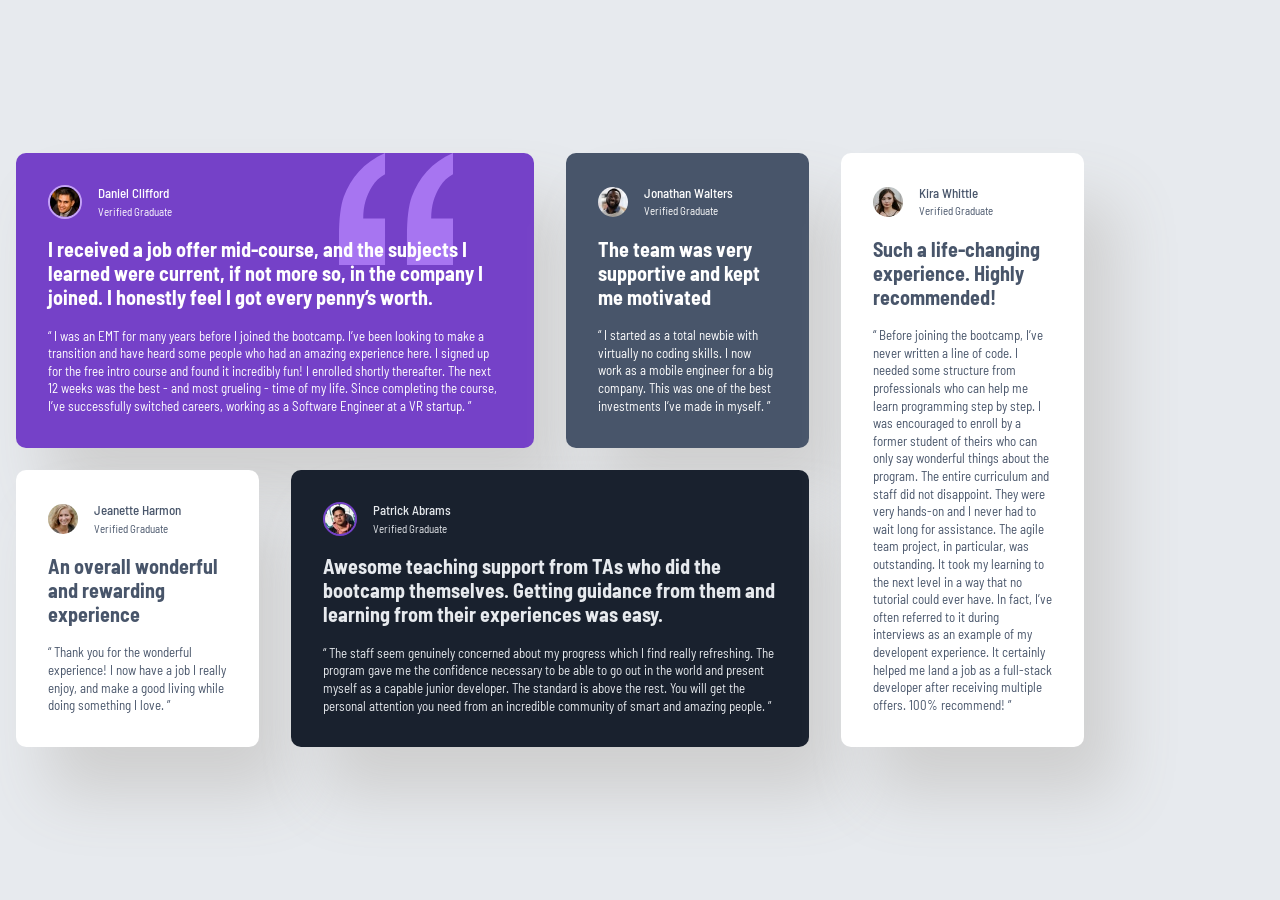
==== index.html @ ea313438 "moved files into root" ====
<!DOCTYPE html>

<html lang="en">
    <head>
        <meta charset="utf-8">
        <meta name="viewport" content="width=device-width", initial-scale="1.0">
        <link rel="stylesheet" href="style.css">
        <link rel="icon" href="images/favicon-32x32.png" sizes="32x32" type="image/png">
        <title>Testimonial Grid (FrontendMentor)</title>
    </head>
    
    <body>
        <div class="testimonial-grid">
            <div class="card" style="grid-area: daniel;">
                <div class="nametag">
                    <img src="images/image-daniel.jpg" alt="Daniel">
                    <div>
                        <p>Daniel Clifford</p>
                        <span>Verified Graduate</span>
                    </div>
                </div>
                <h1>I received a job offer mid-course, and the subjects I learned were current, if not more so, 
                in the company I joined. I honestly feel I got every penny’s worth.</h1>
                <p>“ I was an EMT for many years before I joined the bootcamp. I’ve been looking to make a 
                transition and have heard some people who had an amazing experience here. I signed up 
                for the free intro course and found it incredibly fun! I enrolled shortly thereafter. 
                The next 12 weeks was the best - and most grueling - time of my life. Since completing 
                the course, I’ve successfully switched careers, working as a Software Engineer at a VR startup. ”</p>  
            </div>
            
            <div class="card" style="grid-area: jonathan;">
                <div class="nametag">
                    <img src="images/image-jonathan.jpg" alt="Jonathan">
                    <div>
                        <p>Jonathan Walters</p>
                        <span>Verified Graduate</span>
                    </div>
                </div>
                <h1>The team was very supportive and kept me motivated</h1>
                <p>“ I started as a total newbie with virtually no coding skills. I now work as a mobile engineer 
            for a big company. This was one of the best investments I’ve made in myself. ”</p>  
            </div>

            <div class="card" style="grid-area: jeanette;">
                <div class="nametag">
                    <img src="images/image-jeanette.jpg" alt="Jeanette">
                    <div>
                        <p>Jeanette Harmon</p>
                        <span>Verified Graduate</span>
                    </div>
                </div>
                <h1>An overall wonderful and rewarding experience</h1>
                <p>“ Thank you for the wonderful experience! I now have a job I really enjoy, and make a good living 
                while doing something I love. ”</p>  
            </div>

            <div class="card" style="grid-area: patrick;">
                <div class="nametag">
                    <img src="images/image-patrick.jpg" alt="Patrick">
                    <div>
                        <p>Patrick Abrams</p>
                        <span>Verified Graduate</span>
                    </div>
                </div>
                <h1>Awesome teaching support from TAs who did the bootcamp themselves. Getting guidance from them and 
                learning from their experiences was easy.</h1>
                <p>“ The staff seem genuinely concerned about my progress which I find really refreshing. The program 
                gave me the confidence necessary to be able to go out in the world and present myself as a capable 
                junior developer. The standard is above the rest. You will get the personal attention you need from 
                an incredible community of smart and amazing people. ”</p>  
            </div>
            
            <div class="card" style="grid-area: kira;">
                <div class="nametag">
                    <img src="images/image-kira.jpg" alt="Kira">
                    <div>
                        <p>Kira Whittle</p>
                        <span>Verified Graduate</span>
                    </div>
                </div>
                <h1>Such a life-changing experience. Highly recommended!</h1>
                <p>“ Before joining the bootcamp, I’ve never written a line of code. I needed some structure from 
            professionals who can help me learn programming step by step. I was encouraged to enroll by a former 
            student of theirs who can only say wonderful things about the program. The entire curriculum and staff 
            did not disappoint. They were very hands-on and I never had to wait long for assistance. The agile team 
            project, in particular, was outstanding. It took my learning to the next level in a way that no tutorial 
            could ever have. In fact, I’ve often referred to it during interviews as an example of my developent 
            experience. It certainly helped me land a job as a full-stack developer after receiving multiple offers. 
            100% recommend! ”</p>  
            </div>
        </div>
    </body>
</html>
---- style.css ----
@import url('https://fonts.googleapis.com/css2?family=Barlow+Semi+Condensed:wght@400;500;600&display=swap');

:root {
    --purple-50: hsl(260, 100%, 95%);
    --purple-300: hsl(264, 82%, 80%);
    --purple-500: hsl(263, 55%, 52%);

    --White: hsl(0, 0%, 100%);
    --Grey-100: hsl(214, 17%, 92%);
    --Grey-200: hsl(0, 0%, 81%);
    --Grey-400: hsl(224, 10%, 45%);
    --Grey-500: hsl(217, 19%, 35%);
    --Dark-blue: hsl(219, 29%, 14%);
    --Black: hsl(0, 0%, 7%);
}

body {
    font-size: 13px;
    font-family: "Barlow Semi Condensed", sans-serif;
    font-weight: 500;

    background-color: var(--Grey-100);
    height: 100vh;
    margin: 0;

    justify-items: center;
    align-content: center;
}

h1 {
    font-size: 1.25rem;
    padding: 5px 0;
}

p {
    padding: 0;
    margin: 0;

    font-weight: 400;
    line-height: 1.1rem;
}

span {
    font-size: 11px;
    font-weight: 400;
}

.testimonial-grid {
    max-width: 1100px;
    display: grid;
    /* gap: 1.5rem; */

    grid-auto-columns: 1fr;
    grid-template-areas: 
    "daniel daniel jonathan kira"
    "jeanette patrick patrick kira";
}

.card {
    background-color: lightcoral;
    border-radius: 10px;

    padding: 2rem;
    margin: 0.7rem 1rem;

    box-shadow: 2rem 3rem 4rem 0px var(--Grey-200);
}

.nametag {
    display: flex;
    align-items: center;
    gap: 1rem;
}

.nametag p {
    font-weight: 500;
}

img {
    max-width: 30px;
    height: auto;
    border-radius: 50%;
}

.card:nth-child(1) {
    background-color: var(--purple-500);
    background-image: url("images/bg-pattern-quotation.svg");
    background-repeat: no-repeat;
    background-position: top right 20%;
    background-size: 22%;
    color: var(--White);
}

.card:nth-child(2) {
    background-color: var(--Grey-500);
    color: var(--White);
}

.card:nth-child(3),
.card:nth-child(5) {
    background-color: var(--White);
    color: var(--Grey-500);
}

.card:nth-child(4) {
    background-color: var(--Dark-blue);
    color: var(--Grey-100);
}

.card:nth-child(1) img {
    border: solid 2px var(--purple-300);
}

.card:nth-child(4) img {
    border: solid 2px var(--purple-500);
}

@media (max-width: 1035px) {
    .testimonial-grid {
        
        grid-template-areas: 
        "daniel jonathan"
        "daniel patrick"
        "jeanette patrick"
        "kira kira";
    }

    .card {
        margin: 1rem;
    }
}

@media (max-width: 575px) {
    .testimonial-grid {
        grid-template-areas: 
        "daniel"
        "jonathan"
        "jeanette"
        "patrick"
        "kira";
    }

    .card:first-child {
        background-image: none;
    }
}
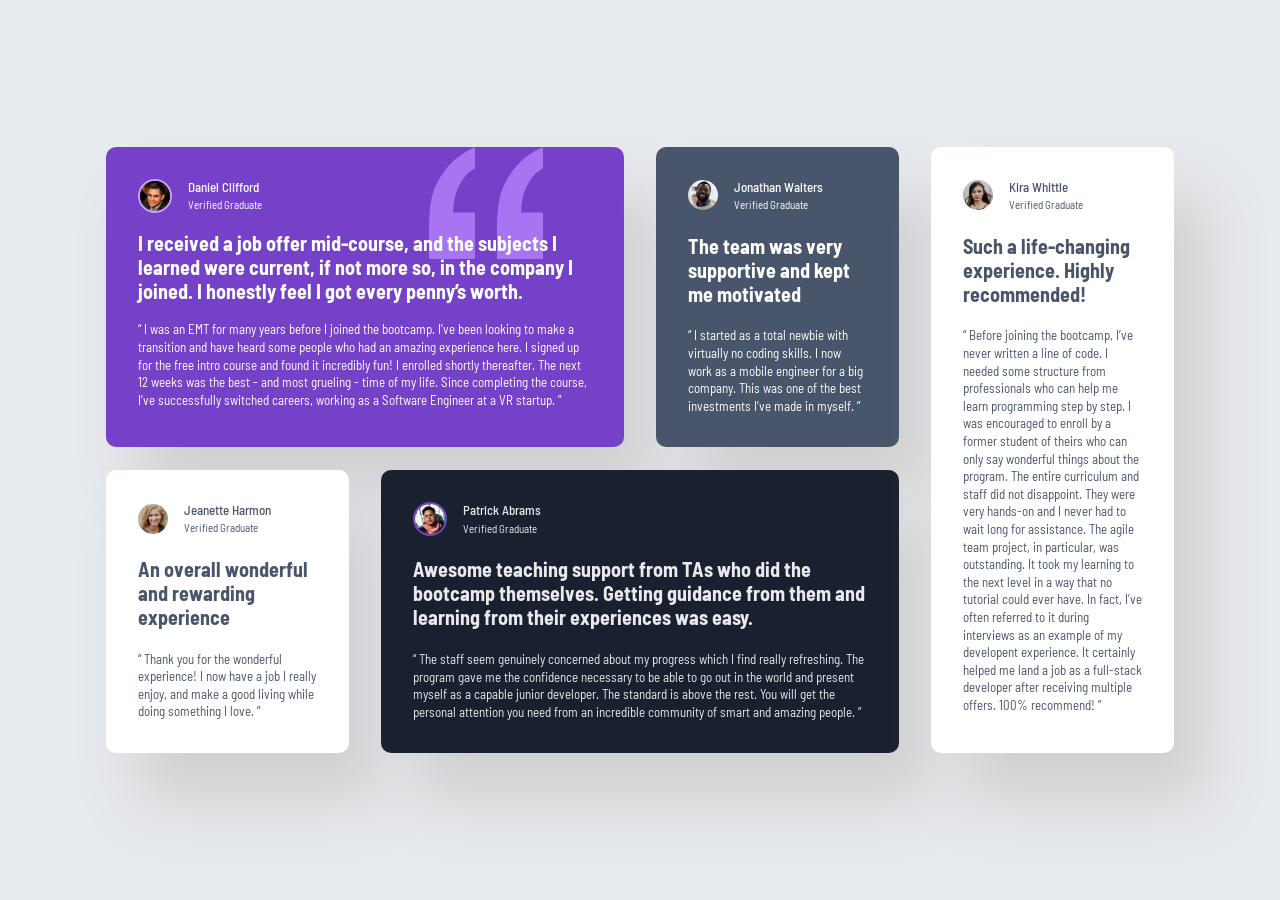
==== commit 3298b0a8: "All corrections have been made" ====
--- a/index.html
+++ b/index.html
@@ -3,7 +3,7 @@
 <html lang="en">
     <head>
         <meta charset="utf-8">
-        <meta name="viewport" content="width=device-width", initial-scale="1.0">
+        <meta name="viewport" content="width=device-width, initial-scale=1.0">
         <link rel="stylesheet" href="style.css">
         <link rel="icon" href="images/favicon-32x32.png" sizes="32x32" type="image/png">
         <title>Testimonial Grid (FrontendMentor)</title>
@@ -11,7 +11,7 @@
     
     <body>
         <div class="testimonial-grid">
-            <div class="card" style="grid-area: daniel;">
+            <div class="card card--daniel">
                 <div class="nametag">
                     <img src="images/image-daniel.jpg" alt="Daniel">
                     <div>
@@ -21,14 +21,16 @@
                 </div>
                 <h1>I received a job offer mid-course, and the subjects I learned were current, if not more so, 
                 in the company I joined. I honestly feel I got every penny’s worth.</h1>
-                <p>“ I was an EMT for many years before I joined the bootcamp. I’ve been looking to make a 
-                transition and have heard some people who had an amazing experience here. I signed up 
-                for the free intro course and found it incredibly fun! I enrolled shortly thereafter. 
-                The next 12 weeks was the best - and most grueling - time of my life. Since completing 
-                the course, I’ve successfully switched careers, working as a Software Engineer at a VR startup. ”</p>  
+                <blockquote>
+                    <p>“ I was an EMT for many years before I joined the bootcamp. I’ve been looking to make a 
+                    transition and have heard some people who had an amazing experience here. I signed up 
+                    for the free intro course and found it incredibly fun! I enrolled shortly thereafter. 
+                    The next 12 weeks was the best - and most grueling - time of my life. Since completing 
+                    the course, I’ve successfully switched careers, working as a Software Engineer at a VR startup. ”</p>
+                </blockquote>  
             </div>
             
-            <div class="card" style="grid-area: jonathan;">
+            <div class="card card--jonathan">
                 <div class="nametag">
                     <img src="images/image-jonathan.jpg" alt="Jonathan">
                     <div>
@@ -36,12 +38,14 @@
                         <span>Verified Graduate</span>
                     </div>
                 </div>
-                <h1>The team was very supportive and kept me motivated</h1>
-                <p>“ I started as a total newbie with virtually no coding skills. I now work as a mobile engineer 
-            for a big company. This was one of the best investments I’ve made in myself. ”</p>  
+                <h2>The team was very supportive and kept me motivated</h2>
+                <blockquote>
+                    <p>“ I started as a total newbie with virtually no coding skills. I now work as a mobile engineer 
+                    for a big company. This was one of the best investments I’ve made in myself. ”</p>
+                </blockquote>  
             </div>
 
-            <div class="card" style="grid-area: jeanette;">
+            <div class="card card--jeanette">
                 <div class="nametag">
                     <img src="images/image-jeanette.jpg" alt="Jeanette">
                     <div>
@@ -49,12 +53,14 @@
                         <span>Verified Graduate</span>
                     </div>
                 </div>
-                <h1>An overall wonderful and rewarding experience</h1>
-                <p>“ Thank you for the wonderful experience! I now have a job I really enjoy, and make a good living 
-                while doing something I love. ”</p>  
+                <h2>An overall wonderful and rewarding experience</h2>
+                <blockquote>
+                    <p>“ Thank you for the wonderful experience! I now have a job I really enjoy, and make a good living 
+                    while doing something I love. ”</p>
+                </blockquote>  
             </div>
 
-            <div class="card" style="grid-area: patrick;">
+            <div class="card card--patrick">
                 <div class="nametag">
                     <img src="images/image-patrick.jpg" alt="Patrick">
                     <div>
@@ -62,15 +68,17 @@
                         <span>Verified Graduate</span>
                     </div>
                 </div>
-                <h1>Awesome teaching support from TAs who did the bootcamp themselves. Getting guidance from them and 
-                learning from their experiences was easy.</h1>
-                <p>“ The staff seem genuinely concerned about my progress which I find really refreshing. The program 
-                gave me the confidence necessary to be able to go out in the world and present myself as a capable 
-                junior developer. The standard is above the rest. You will get the personal attention you need from 
-                an incredible community of smart and amazing people. ”</p>  
+                <h2>Awesome teaching support from TAs who did the bootcamp themselves. Getting guidance from them and 
+                learning from their experiences was easy.</h2>
+                <blockquote>
+                    <p>“ The staff seem genuinely concerned about my progress which I find really refreshing. The program 
+                    gave me the confidence necessary to be able to go out in the world and present myself as a capable 
+                    junior developer. The standard is above the rest. You will get the personal attention you need from 
+                    an incredible community of smart and amazing people. ”</p>
+                </blockquote>  
             </div>
             
-            <div class="card" style="grid-area: kira;">
+            <div class="card card--kira">
                 <div class="nametag">
                     <img src="images/image-kira.jpg" alt="Kira">
                     <div>
@@ -78,15 +86,17 @@
                         <span>Verified Graduate</span>
                     </div>
                 </div>
-                <h1>Such a life-changing experience. Highly recommended!</h1>
-                <p>“ Before joining the bootcamp, I’ve never written a line of code. I needed some structure from 
-            professionals who can help me learn programming step by step. I was encouraged to enroll by a former 
-            student of theirs who can only say wonderful things about the program. The entire curriculum and staff 
-            did not disappoint. They were very hands-on and I never had to wait long for assistance. The agile team 
-            project, in particular, was outstanding. It took my learning to the next level in a way that no tutorial 
-            could ever have. In fact, I’ve often referred to it during interviews as an example of my developent 
-            experience. It certainly helped me land a job as a full-stack developer after receiving multiple offers. 
-            100% recommend! ”</p>  
+                <h2>Such a life-changing experience. Highly recommended!</h2>
+                <blockquote>
+                    <p>“ Before joining the bootcamp, I’ve never written a line of code. I needed some structure from 
+                    professionals who can help me learn programming step by step. I was encouraged to enroll by a former 
+                    student of theirs who can only say wonderful things about the program. The entire curriculum and staff 
+                    did not disappoint. They were very hands-on and I never had to wait long for assistance. The agile team 
+                    project, in particular, was outstanding. It took my learning to the next level in a way that no tutorial 
+                    could ever have. In fact, I’ve often referred to it during interviews as an example of my developent 
+                    experience. It certainly helped me land a job as a full-stack developer after receiving multiple offers. 
+                    100% recommend! ”</p> 
+                </blockquote> 
             </div>
         </div>
     </body>
--- a/style.css
+++ b/style.css
@@ -22,12 +22,10 @@
     background-color: var(--Grey-100);
     height: 100vh;
     margin: 0;
-
-    justify-items: center;
     align-content: center;
 }
 
-h1 {
+h1, h2 {
     font-size: 1.25rem;
     padding: 5px 0;
 }
@@ -45,19 +43,22 @@
     font-weight: 400;
 }
 
+blockquote {
+    margin: 0;
+}
+
 .testimonial-grid {
     max-width: 1100px;
     display: grid;
-    /* gap: 1.5rem; */
+    margin-inline: auto;
 
-    grid-auto-columns: 1fr;
+    grid-template-columns: repeat(4, 1fr);
     grid-template-areas: 
     "daniel daniel jonathan kira"
     "jeanette patrick patrick kira";
 }
 
 .card {
-    background-color: lightcoral;
     border-radius: 10px;
 
     padding: 2rem;
@@ -82,7 +83,8 @@
     border-radius: 50%;
 }
 
-.card:nth-child(1) {
+.card--daniel {
+    grid-area: daniel;
     background-color: var(--purple-500);
     background-image: url("images/bg-pattern-quotation.svg");
     background-repeat: no-repeat;
@@ -91,33 +93,40 @@
     color: var(--White);
 }
 
-.card:nth-child(2) {
+.card--jonathan{
+    grid-area: jonathan;
     background-color: var(--Grey-500);
     color: var(--White);
 }
 
-.card:nth-child(3),
-.card:nth-child(5) {
+.card--jeanette {
+    grid-area: jeanette;
     background-color: var(--White);
     color: var(--Grey-500);
 }
 
-.card:nth-child(4) {
+.card--kira {
+    grid-area: kira;
+    background-color: var(--White);
+    color: var(--Grey-500);
+}
+
+.card--patrick {
+    grid-area: patrick;
     background-color: var(--Dark-blue);
     color: var(--Grey-100);
 }
 
-.card:nth-child(1) img {
+.card--daniel img {
     border: solid 2px var(--purple-300);
 }
 
-.card:nth-child(4) img {
+.card--patrick img {
     border: solid 2px var(--purple-500);
 }
 
 @media (max-width: 1035px) {
     .testimonial-grid {
-        
         grid-template-areas: 
         "daniel jonathan"
         "daniel patrick"
